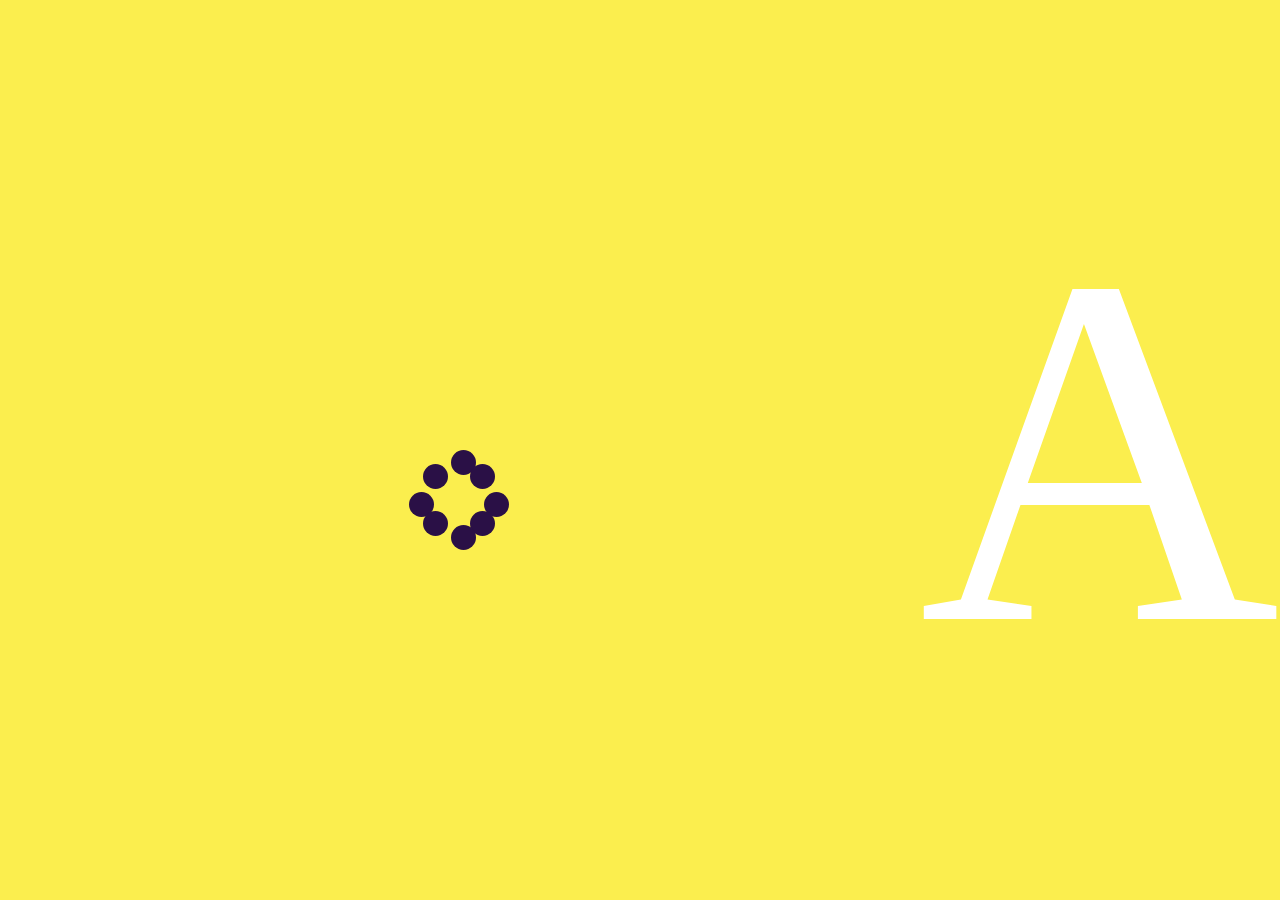
==== index.html @ 9db2bc8c "submit" ====
<html lang="en">

	<head>
		<title></title>
		<meta charset="UTF-8">
		<meta name="viewport" content="width=device-width, initial-scale=1, minimum-scale=1, maximum-scale=1">
		<link rel="stylesheet" type="text/css" href="css/styleret.css" />
		<link rel="stylesheet" type="text/css" href="swiper/swiper.min.css"/>
		<link rel="stylesheet" type="text/css" href="swiper/animate.min.css"/>
		<link rel="stylesheet" type="text/css" href="css/index.css"/>
		<link rel="stylesheet" type="text/css" href="css/load5.css"/>
		<script src="js/adaptive.js" type="text/javascript" charset="utf-8"></script>
		<script src="js/jquery-2.1.0.js" type="text/javascript" charset="utf-8"></script>
	</head>

	<body>
		<div class="loadimg">
			<div class="loadEffect">
		        <span></span>
		        <span></span>
		        <span></span>
		        <span></span>
		        <span></span>
		        <span></span>
		        <span></span>
		        <span></span>
			</div>

			<div class="load_font">A</div>
			<div class="load_font hide">F</div>
			<div class="load_font hide">C</div>
			<div class="load_font hide">C</div>
		</div>
		<div class="index_header clearfix">
			<div class="fl logo">
				<img src="img/logo.png"/>
			</div>
			<ul class="nav fr clearfix index_nav">
				<li class="active">
					<a href="#" >
						<div>首页</div>
						<div class="english">HOME</div>
					</a>
				</li>
				<li>
					<a href="html/introduction.html">
						<div>公司简介</div>
						<div class="english">SYNOPSIS</div>
					</a>
					
				</li>
				<li>
					<a href="html/service.html">
						<div>公司服务</div>
						<div class="english">SERVICES</div>
					</a>
				</li>
				<li>
					<a href="html/anli.html">
						<div>商业案例</div>
						<div class="english">CASE</div>
					</a>
					
				</li>
				<li class="last">
					<a href="index.html#aboutus">
						<div>联系我们</div>
						<div class="english">ABOUT US</div>
					</a>
				</li>
			</ul>
		</div>
		<div class="swiper-container">
			<div class="swiper-wrapper">
				<div class="swiper-slide clearfix">
					<div class="bg yellow fl"></div>
					<div class="bg fl"></div>
					<div class="section1_font">
						<img src="img/afcc.png"/>
						
					</div>
					<div class="section_content">
						<img src="img/shouye-1.png"/>
					</div>
				</div>
				<div class="swiper-slide clearfix">
					<div class="bg fl"></div>
					<div class="bg blue fl"></div>
					<div class="section1_font">
						<img src="img/afcc.png"/>
						
					</div>
					<div class="section_content">
						<img src="img/shouye-2.png"/>
						<div class="ani section2" swiper-animate-effect="fadeInUp" swiper-animate-duration="0.5s" swiper-animate-delay="0.3s">
							<p >视觉传达设计</p>
							<p >Visual communication design</p>
							<a href="html/anli.html#view"><p class="more">more > ></p></a>
						</div>
					</div>
				</div>
				<div class="swiper-slide clearfix">
					<div class="bg yellow fl"></div>
					<div class="bg fl"></div>
					<div class="section1_font">
						<img src="img/afcc.png"/>
					</div>
					<div class="section_content">
						<img src="img/shouye-3.png"/>
						<div class="ani section2" swiper-animate-effect="fadeInUp" swiper-animate-duration="0.5s" swiper-animate-delay="0.3s">
							<p>动画设计以及影视后期制作</p>
							<p>Animation design and film post production</p>
							<a href="html/anli.html#animate"><p class="more" >more > ></p></a>
						</div>
					</div>
				</div>
				<div class="swiper-slide clearfix">
					<div class="bg fl"></div>
					<div class="bg blue fl"></div>
					<div class="section1_font">
						<img src="img/afcc.png"/>
					</div>
					<div class="section_content">
						<img src="img/shouye-4.png"/>
						<div class="ani section2" swiper-animate-effect="fadeInUp" swiper-animate-duration="0.5s" swiper-animate-delay="0.3s">
							<p>信息可视化设计</p>
							<p>Information visualization design</p>
							<a href="html/anli.html#/info"><p class="more">more > ></p></a>
						</div>
					</div>
				</div>
				<div class="swiper-slide">
					<div class="oinput">
						<textarea name="" rows="" cols=""></textarea>
						<div class="more" style="right: 20px;bottom: 20px;border: 1px solid #2a1046;color: #2a1046 !important;">提交</div>
					</div>
					<div class="bottom clearfix">
						<div class="left fl">
							<p>地址：安徽省合肥市经开区文化创意创业园区 </p>
							<p>邮编：230601</p>
							<p> 电话：18019983084何先生   15956967331马小姐</p>
							<p>邮箱：362691372@qq.com</p>
						</div>
						<div class="right fr">
							<p style="font-size: 18px;width: 20px;display: inline-block;">扫码关注</p>
							<img src="img/code.png"/>
						</div>
					</div>
				</div>
			</div>
			<div class="swiper-pagination"></div>
		</div
		
		<script src="js/jquery-2.1.0.js" type="text/javascript" charset="utf-8"></script>
		<script src="swiper/swiper.min.js" type="text/javascript" charset="utf-8"></script>
		<script src="swiper/swiper.animate1.0.2.min.js" type="text/javascript" charset="utf-8"></script>
		<script src="js/index.js" type="text/javascript" charset="utf-8"></script>
		<script type="text/javascript">
//			var imgindex = 0;
//			var iLength = 0; 
//			var loaddiv = $(".loadimg").find(".load_font") || "";
//			var loadlength = $(".loadimg").find(".load_font").length;
//			var timer = setInterval(function(){
//				imgindex++;
//				if(imgindex >=loadlength){
//					imgindex=0;
//				}
//				loaddiv.eq(imgindex).show().siblings("div").hide();
//			},1000);
//			loadImages();
//			function loadImages(){  
//			    var aUrl=["http://www.yijiakeji-china.com/rfcc/img/shouye-4.png","http://www.yijiakeji-china.com/rfcc/img/shouye-2.png","http://www.yijiakeji-china.com/rfcc/img/shouye-3.png","http://www.yijiakeji-china.com/rfcc/img/shouye-1.png"];
//				for(var i=0;i<aUrl.length;i++)
//				{
//					var oImg=new Image();
//					oImg.onload=function()
//					{
//						iLength++;
//						if(iLength==aUrl.length)
//						{
//							clearInterval(timer);
//							$(".loadimg").addClass("fadeOutLeft animated");
//						}
//					};
//					
//					oImg.src=aUrl[i];
//				}
//		
//			}  
    
		</script>
	</body>

</html>
---- css/styleret.css ----
/*@font-face {
	font-family:myFont;
	src: url('../font/MicrosoftYaHeiLight.ttf');
}*/
/* reset */  
body,div,dl,dt,dd,ul,ol,li,h1,h2,h3,h4,h5,h6,pre,code,form,fieldset,legend,textarea,p,blockquote,th,td,input,select,textarea,button {margin:0;padding:0}  /* 初始化标签在所有浏览器中的margin、padding值 */  
fieldset,img {border:0 none}  /* 重置fieldset（表单分组）、图片的边框为0*/  
dl,ul,ol,menu,li {list-style:none}   /* 重置类表前导符号为onne,menu在HTML5中有效 */  
blockquote, q {quotes: none}   /* 重置嵌套引用的引号类型 */  
blockquote:before, blockquote:after,q:before, q:after {content:'';content:none}  /* 重置嵌套引用*/  
input,select,textarea,button {vertical-align:middle}  /* 重置表单控件垂直居中*/  
button {border:0 none;background-color:transparent;cursor:pointer}  /* 重置表单button按钮效果 */  
body {background:#fff}   /* 重置body 页面背景为白色 */  
body,th,td,input,select,textarea,button {font-size:12px;line-height:1 ;font-family:"微软雅黑", "黑体","宋体";color:#666;} /* 重置页面文字属性 */  
a {color:#666;text-decoration:none}  /* 重置链接a标签 */  
a:active, a:hover {text-decoration:none}   /* 重置链接a标签的鼠标滑动效果 */  
address,caption,cite,code,dfn,em,var {font-style:normal;font-weight:normal}  /* 重置样式标签的样式 */  
caption {display:none;}    /* 重置表格标题为隐藏 */  
table {width:100%;border-collapse:collapse;border-spacing:0;table-layout:fixed;}    /* 重置table属性 */  
img{vertical-align:top;}  /* 图片在当前行内的垂直位置 */  
   
/* 页面设置 */  
   
  /* 取消a标签点击后的虚线框 */  
a {outline: none;}    
a:active {star:expression(this.onFocus=this.blur());}  
   
 /* 设置页面文字等在拖动鼠标选中情况下的背景色与文字颜色 */  
/*   
::selection {color: #fff;background-color: #4C6E78;}      
::-moz-selection {color: #fff;background-color: #4C6E78;}   
*/  
  
/*清除浮动*/  
.clear{clear: both;}  
  
/*清除浮动--推荐使用*/  
.clearfix:before,.clearfix:after{content: '';display: table;}  
.clearfix:after{clear: both;}  

.fl{
	float: left;
}
.fr{
	float: right;
}

.hide{
	display: none;
}
.show{
	display: block;
}
---- css/index.css ----
body{
	min-width: 1200px;
}
.loadimg{
	position: fixed;
	width: 100%;
	height: 100%;
	background: #fbee4e;
	z-index: 500;
	display: flex;
	align-items: center;
	justify-content: center;
}

.loadimg .load_font{
	font-size: 500px;
	color: #fff;
	font-family: "微软雅黑";
}
.bg{
	width: 50%;
	height: 100%;
	display: inline-block;
}
.yellow{
	background: #fbee4e;
}
.blue{
	background: #2a1046;
}
.index_header{
	top: 0;
	position: fixed;
	z-index: 100;
	width: 100%;
	height: 62px;
	display: flex;
	align-items: center;
}
.logo{
	z-index: 200;
	margin-left: 65px;
	position: relative;
}

.nav{
	position: absolute;
    right: 65px;
    font-size: 18px;
    color: #aaaaaa;
    z-index: 200;
    letter-spacing: 2px;
}
.nav .active{
	border-bottom: 3px solid #2a1046;
}
.nav .active a{
	color: #2a1046;
	
}
.nav li{
	float: left;
    margin-right: 30px;
    text-align: center;
    cursor: pointer;
    height: 65px;
    display: flex;
    align-items: center;
    
}
.nav li a{
	color: #aaaaaa;
}
.nav li:hover{
	color: #2a1046;
}
.index_nav a:hover,.index_nav .active{
	color: #2a1046 !important;
}
.swiper-container-vertical>.swiper-pagination-bullets .swiper-pagination-bullet{
	margin: 20px;
}

.introduction_nav li:hover{
	color: #fbee4e;
}
.introduction_nav li a:hover{
	color: #fbee4e;
}
.introduction_nav .introactive{
	color: #fbee4e;
	border-bottom: 3px solid #fbee4e;
}
.introduction_nav .introactive a{
	color: #fbee4e;
	
}
.nav li .english{
	font-size: 12px;
}
.nav .last{
	margin-right: 0;
}

.section_content{
	left: 65px;
	right: 65px;
	top: 65px;
	bottom: 65px;
	position: absolute;
}


.section_content img{
	width: 100%;
	height: 100%;
	position: absolute;
}
.section_content .section2{
	top: 29%;
	left: .2rem;
	line-height: 70px;
	position: absolute;
}
.section_content p{
	font-size: 35px;
	color: #fff;
}
.section_content .section2_p1{
	top: 27%;
	left: .2rem;
}
.section_content .section2_p2{
	top: 40%;
	left: .2rem;
}
.section_content .section2_p3{
	top: 55%;
	left: .2rem;
}
.section1_font{
	position: absolute;
	top: 45%;
	left: 10px;
}
.more{
	width: .7rem;
	height: .18rem;
	border: 2px solid #fff;
	font-size: .12rem !important;
	text-align: center;
	line-height: .16rem;
	color: #fff !important;
	position: absolute;
	cursor: pointer;
	margin-top: .15rem;
}
.bottom{
	padding: 25px 10%;
	position: absolute;
	bottom: 0;
	background: #fbee4e;
	width: 80%;
	height: 130px;
}

.oinput{
	position: absolute;
    width: 80%;
    height: 350px;
    left: 10%;
    bottom: 200px;
    border: 1px solid #2a1046;
}
.oinput textarea{
	width: 100%;
	font-size: 16px;
	height: 300px;
	text-indent: 20px;
	border: none;
	outline: none;
	
}
@media screen and (max-height: 600px) {
    .oinput {
        height: 280px;
    }
    .oinput textarea{
    	height: 240px;
    }
}
.bottom .left{
	display: inline-block;
}
.bottom .left p{
	line-height: 35px;
    font-size: 18px;
    color: #000;
	
}
.bottom .right{
	display: flex;
	align-items: center;
	margin-top: 15px;
}
.bottom .right img{
	width: 120px;
	
}
.swiper-pagination-bullet{
	width: 15px;
    height: 15px;
}
.swiper-pagination-bullet{
	background: #ddd !important;
}

.swiper-pagination-bullet-active{
	background: #faec5c !important;
}
.qidai{
	font-family: "微软雅黑";
	font-weight: bold;
}
.fenleilist{
	
}
.fenleilist li{
	float: left;
	width: 100%;
	margin: 30px 0;
}
.fenleilist li img{
	width: 100%;
}
.introduction_content{
	margin: 120px 65px 100px 65px;
	
}
.introduction_content p,.introduction_content h1{
	color: #2a1046;
}
.header{
	margin-top: 50px;
	text-align: center;
}
.header .title{
	font-size: 30px;
	line-height: 50px;
}
.header .english{
	font-size: 22px;
}
.header .yellow_line{
	width: 160px;
	height: 2px;
	background: #fbee4e;
	margin: 0 auto;
}
.introduction_content .content{
	margin: 50px 80px 50px 80px;
}
.contents{
	text-align: center;
	width: 700px;
	margin: 50px auto !important;
}
.down_head .icon{
	width: 100px;
}
.hetong{
	width: 150px;
	height: 40px;
	border-radius: 20px;
	line-height: 40px;
	border: 1px solid #292ef9;
	margin: 0 auto;
	font-size: 16px;
	color: #292ef9;
	
}
#viewhetong{
	position: absolute;
    bottom: 0;
    left: 50%;
    transform: translate(-50%);
}
.down_mid{
	height: 229px;
    overflow: hidden;
    position: relative;
}
.down_mid .mid_title{
	font-size: 30px !important;
	font-family: "微软雅黑";
	font-weight: bold;
	color: #000000;
	margin-top: 30px;
}
.down_mid .mid_info{
	font-size: 16px;
	text-align: left;
	line-height: 25px;
	margin-top: 40px;
}
.down_head .hetong img{
	width: 20px;
	vertical-align: middle;
}
.introduction_content .content p{
	font-size: 22px !important;
	line-height: 35px;
}

.services_content{
	left: 65px;
	right: 65px;
	top: 65px;
	bottom: 65px;
	position: fixed;
}
.services_content .content{
	margin: 65px;
}
.services_content .content p{
	font-size:20px ;
	line-height: 35px;
	color: #2a1046;
}
---- css/load5.css ----
.loadEffect{
            width: 100px;
            height: 100px;
            position: relative;
            margin: 0 auto;
            margin-top:100px;
             /*-webkit-animation: rotating 1.04s linear infinite;*/
        }
        .loadEffect span{
            display: inline-block;
            width: 25px;
            height: 25px;
            border-radius: 50%;
            background: #2A1046;
            position: absolute;
           
        }
        @-webkit-keyframes rotating{
            from{transform:rotate(0)}
					to{transform:rotate(360deg)}
						
        }
        @keyframes rotating{
					from{transform:rotate(0)}
					to{transform:rotate(360deg)}
					}
        .loadEffect span:nth-child(1){
            left: 0;
            top: 50%;
            margin-top:-8px;
            -webkit-animation-delay:0.13s;
        }
        .loadEffect span:nth-child(2){
            left: 14px;
            top: 14px;
            -webkit-animation-delay:0.26s;
        }
        .loadEffect span:nth-child(3){
            left: 50%;
            top: 0;
            margin-left: -8px;
            -webkit-animation-delay:0.39s;
        }
        .loadEffect span:nth-child(4){
            top: 14px;
            right:14px;
            -webkit-animation-delay:0.52s;
        }
        .loadEffect span:nth-child(5){
            right: 0;
            top: 50%;
            margin-top:-8px;
            -webkit-animation-delay:0.65s;
        }
        .loadEffect span:nth-child(6){
            right: 14px;
            bottom:14px;
            -webkit-animation-delay:0.78s;
        }
        .loadEffect span:nth-child(7){
            bottom: 0;
            left: 50%;
            margin-left: -8px;
            -webkit-animation-delay:0.91s;
        }
        .loadEffect span:nth-child(8){
            bottom: 14px;
            left: 14px;
            -webkit-animation-delay:1.04s;
        }
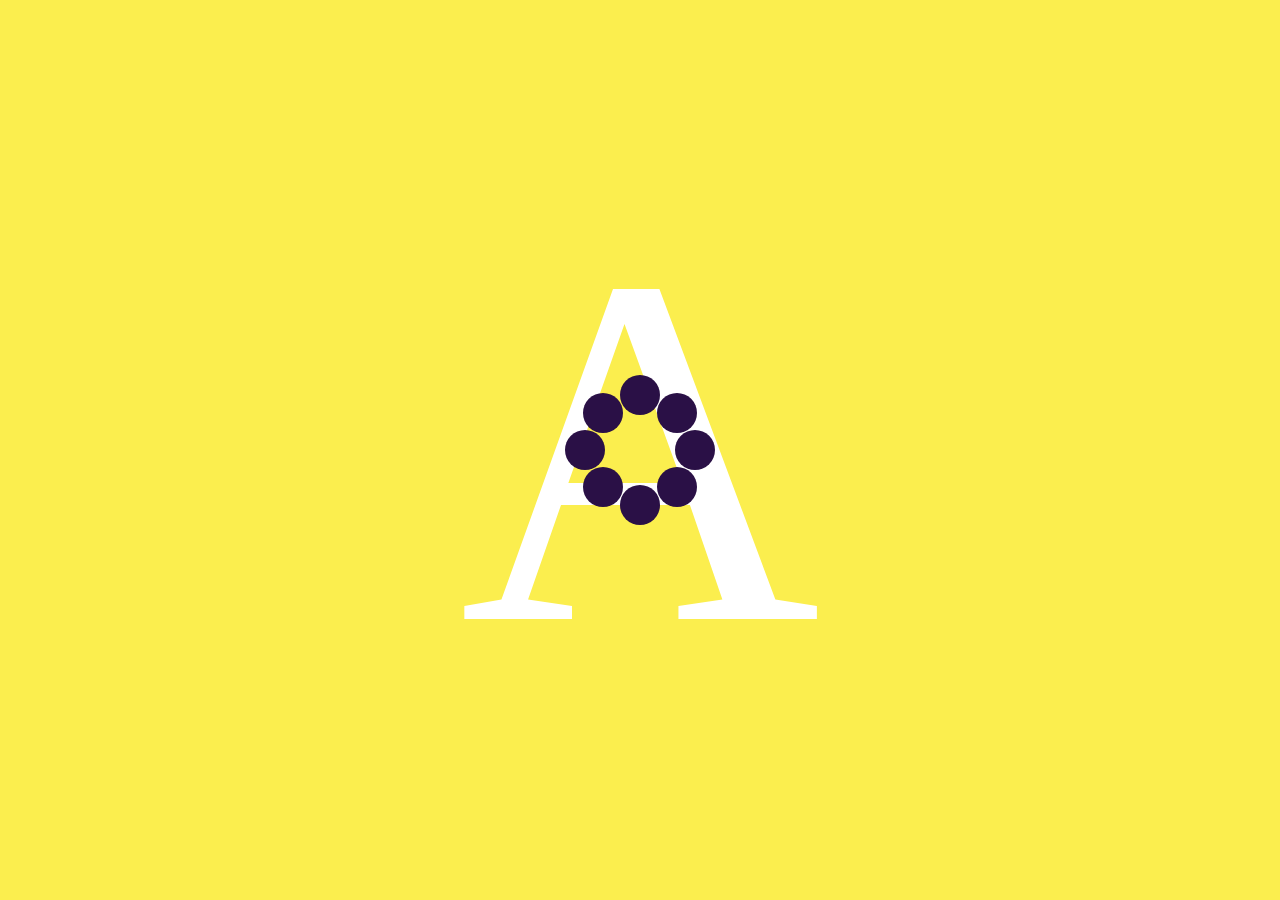
==== commit cf9c523b: "submit" ====
--- a/index.html
+++ b/index.html
@@ -1,194 +1,194 @@
-<html lang="en">
-
-	<head>
-		<title></title>
-		<meta charset="UTF-8">
-		<meta name="viewport" content="width=device-width, initial-scale=1, minimum-scale=1, maximum-scale=1">
-		<link rel="stylesheet" type="text/css" href="css/styleret.css" />
-		<link rel="stylesheet" type="text/css" href="swiper/swiper.min.css"/>
-		<link rel="stylesheet" type="text/css" href="swiper/animate.min.css"/>
-		<link rel="stylesheet" type="text/css" href="css/index.css"/>
-		<link rel="stylesheet" type="text/css" href="css/load5.css"/>
-		<script src="js/adaptive.js" type="text/javascript" charset="utf-8"></script>
-		<script src="js/jquery-2.1.0.js" type="text/javascript" charset="utf-8"></script>
-	</head>
-
-	<body>
-		<div class="loadimg">
-			<div class="loadEffect">
-		        <span></span>
-		        <span></span>
-		        <span></span>
-		        <span></span>
-		        <span></span>
-		        <span></span>
-		        <span></span>
-		        <span></span>
-			</div>
-
-			<div class="load_font">A</div>
-			<div class="load_font hide">F</div>
-			<div class="load_font hide">C</div>
-			<div class="load_font hide">C</div>
-		</div>
-		<div class="index_header clearfix">
-			<div class="fl logo">
-				<img src="img/logo.png"/>
-			</div>
-			<ul class="nav fr clearfix index_nav">
-				<li class="active">
-					<a href="#" >
-						<div>首页</div>
-						<div class="english">HOME</div>
-					</a>
-				</li>
-				<li>
-					<a href="html/introduction.html">
-						<div>公司简介</div>
-						<div class="english">SYNOPSIS</div>
-					</a>
-					
-				</li>
-				<li>
-					<a href="html/service.html">
-						<div>公司服务</div>
-						<div class="english">SERVICES</div>
-					</a>
-				</li>
-				<li>
-					<a href="html/anli.html">
-						<div>商业案例</div>
-						<div class="english">CASE</div>
-					</a>
-					
-				</li>
-				<li class="last">
-					<a href="index.html#aboutus">
-						<div>联系我们</div>
-						<div class="english">ABOUT US</div>
-					</a>
-				</li>
-			</ul>
-		</div>
-		<div class="swiper-container">
-			<div class="swiper-wrapper">
-				<div class="swiper-slide clearfix">
-					<div class="bg yellow fl"></div>
-					<div class="bg fl"></div>
-					<div class="section1_font">
-						<img src="img/afcc.png"/>
-						
-					</div>
-					<div class="section_content">
-						<img src="img/shouye-1.png"/>
-					</div>
-				</div>
-				<div class="swiper-slide clearfix">
-					<div class="bg fl"></div>
-					<div class="bg blue fl"></div>
-					<div class="section1_font">
-						<img src="img/afcc.png"/>
-						
-					</div>
-					<div class="section_content">
-						<img src="img/shouye-2.png"/>
-						<div class="ani section2" swiper-animate-effect="fadeInUp" swiper-animate-duration="0.5s" swiper-animate-delay="0.3s">
-							<p >视觉传达设计</p>
-							<p >Visual communication design</p>
-							<a href="html/anli.html#view"><p class="more">more > ></p></a>
-						</div>
-					</div>
-				</div>
-				<div class="swiper-slide clearfix">
-					<div class="bg yellow fl"></div>
-					<div class="bg fl"></div>
-					<div class="section1_font">
-						<img src="img/afcc.png"/>
-					</div>
-					<div class="section_content">
-						<img src="img/shouye-3.png"/>
-						<div class="ani section2" swiper-animate-effect="fadeInUp" swiper-animate-duration="0.5s" swiper-animate-delay="0.3s">
-							<p>动画设计以及影视后期制作</p>
-							<p>Animation design and film post production</p>
-							<a href="html/anli.html#animate"><p class="more" >more > ></p></a>
-						</div>
-					</div>
-				</div>
-				<div class="swiper-slide clearfix">
-					<div class="bg fl"></div>
-					<div class="bg blue fl"></div>
-					<div class="section1_font">
-						<img src="img/afcc.png"/>
-					</div>
-					<div class="section_content">
-						<img src="img/shouye-4.png"/>
-						<div class="ani section2" swiper-animate-effect="fadeInUp" swiper-animate-duration="0.5s" swiper-animate-delay="0.3s">
-							<p>信息可视化设计</p>
-							<p>Information visualization design</p>
-							<a href="html/anli.html#/info"><p class="more">more > ></p></a>
-						</div>
-					</div>
-				</div>
-				<div class="swiper-slide">
-					<div class="oinput">
-						<textarea name="" rows="" cols=""></textarea>
-						<div class="more" style="right: 20px;bottom: 20px;border: 1px solid #2a1046;color: #2a1046 !important;">提交</div>
-					</div>
-					<div class="bottom clearfix">
-						<div class="left fl">
-							<p>地址：安徽省合肥市经开区文化创意创业园区 </p>
-							<p>邮编：230601</p>
-							<p> 电话：18019983084何先生   15956967331马小姐</p>
-							<p>邮箱：362691372@qq.com</p>
-						</div>
-						<div class="right fr">
-							<p style="font-size: 18px;width: 20px;display: inline-block;">扫码关注</p>
-							<img src="img/code.png"/>
-						</div>
-					</div>
-				</div>
-			</div>
-			<div class="swiper-pagination"></div>
-		</div
-		
-		<script src="js/jquery-2.1.0.js" type="text/javascript" charset="utf-8"></script>
-		<script src="swiper/swiper.min.js" type="text/javascript" charset="utf-8"></script>
-		<script src="swiper/swiper.animate1.0.2.min.js" type="text/javascript" charset="utf-8"></script>
-		<script src="js/index.js" type="text/javascript" charset="utf-8"></script>
-		<script type="text/javascript">
-//			var imgindex = 0;
-//			var iLength = 0; 
-//			var loaddiv = $(".loadimg").find(".load_font") || "";
-//			var loadlength = $(".loadimg").find(".load_font").length;
-//			var timer = setInterval(function(){
-//				imgindex++;
-//				if(imgindex >=loadlength){
-//					imgindex=0;
-//				}
-//				loaddiv.eq(imgindex).show().siblings("div").hide();
-//			},1000);
-//			loadImages();
-//			function loadImages(){  
-//			    var aUrl=["http://www.yijiakeji-china.com/rfcc/img/shouye-4.png","http://www.yijiakeji-china.com/rfcc/img/shouye-2.png","http://www.yijiakeji-china.com/rfcc/img/shouye-3.png","http://www.yijiakeji-china.com/rfcc/img/shouye-1.png"];
-//				for(var i=0;i<aUrl.length;i++)
-//				{
-//					var oImg=new Image();
-//					oImg.onload=function()
-//					{
-//						iLength++;
-//						if(iLength==aUrl.length)
-//						{
-//							clearInterval(timer);
-//							$(".loadimg").addClass("fadeOutLeft animated");
-//						}
-//					};
-//					
-//					oImg.src=aUrl[i];
-//				}
-//		
-//			}  
-    
-		</script>
-	</body>
-
+<html lang="en">
+
+	<head>
+		<title></title>
+		<meta charset="UTF-8">
+		<meta name="viewport" content="width=device-width, initial-scale=1, minimum-scale=1, maximum-scale=1">
+		<link rel="stylesheet" type="text/css" href="css/styleret.css" />
+		<link rel="stylesheet" type="text/css" href="swiper/swiper.min.css"/>
+		<link rel="stylesheet" type="text/css" href="swiper/animate.min.css"/>
+		<link rel="stylesheet" type="text/css" href="css/index.css"/>
+		<link rel="stylesheet" type="text/css" href="css/load5.css"/>
+		<script src="js/adaptive.js" type="text/javascript" charset="utf-8"></script>
+		<script src="js/jquery-2.1.0.js" type="text/javascript" charset="utf-8"></script>
+	</head>
+
+	<body>
+		<div class="loadimg">
+			<div class="loadEffect">
+		        <span></span>
+		        <span></span>
+		        <span></span>
+		        <span></span>
+		        <span></span>
+		        <span></span>
+		        <span></span>
+		        <span></span>
+			</div>
+
+			<div class="load_font">A</div>
+			<div class="load_font hide">F</div>
+			<div class="load_font hide">C</div>
+			<div class="load_font hide">C</div>
+		</div>
+		<div class="index_header clearfix">
+			<div class="fl logo">
+				<img src="img/logo.png"/>
+			</div>
+			<ul class="nav fr clearfix index_nav" id="indexnav">
+				<li class="active" id="active">
+					<a href="#" >
+						<div>首页</div>
+						<div class="english">HOME</div>
+					</a>
+				</li>
+				<li>
+					<a href="html/introduction.html">
+						<div>公司简介</div>
+						<div class="english">SYNOPSIS</div>
+					</a>
+					
+				</li>
+				<li>
+					<a href="html/service.html">
+						<div>公司服务</div>
+						<div class="english">SERVICES</div>
+					</a>
+				</li>
+				<li>
+					<a href="html/anli.html">
+						<div>商业案例</div>
+						<div class="english">CASE</div>
+					</a>
+					
+				</li>
+				<li class="last">
+					<a href="index.html#aboutus">
+						<div>联系我们</div>
+						<div class="english">ABOUT US</div>
+					</a>
+				</li>
+			</ul>
+		</div>
+		<div class="swiper-container">
+			<div class="swiper-wrapper">
+				<div class="swiper-slide clearfix">
+					<div class="bg yellow fl"></div>
+					<div class="bg fl"></div>
+					<div class="section1_font">
+						<img src="img/afcc.png"/>
+						
+					</div>
+					<div class="section_content">
+						<img src="img/shouye-1.png"/>
+					</div>
+				</div>
+				<div class="swiper-slide clearfix">
+					<div class="bg fl"></div>
+					<div class="bg blue fl"></div>
+					<div class="section1_font">
+						<img src="img/afcc.png"/>
+						
+					</div>
+					<div class="section_content">
+						<img src="img/shouye-2.png"/>
+						<div class="ani section2" swiper-animate-effect="fadeInUp" swiper-animate-duration="0.5s" swiper-animate-delay="0.3s">
+							<p >视觉传达设计</p>
+							<p >Visual communication design</p>
+							<a href="html/anli.html#view"><p class="more">more > ></p></a>
+						</div>
+					</div>
+				</div>
+				<div class="swiper-slide clearfix">
+					<div class="bg yellow fl"></div>
+					<div class="bg fl"></div>
+					<div class="section1_font">
+						<img src="img/afcc.png"/>
+					</div>
+					<div class="section_content">
+						<img src="img/shouye-3.png"/>
+						<div class="ani section2" swiper-animate-effect="fadeInUp" swiper-animate-duration="0.5s" swiper-animate-delay="0.3s">
+							<p>动画设计以及影视后期制作</p>
+							<p>Animation design and film post production</p>
+							<a href="html/anli.html#animate"><p class="more" >more > ></p></a>
+						</div>
+					</div>
+				</div>
+				<div class="swiper-slide clearfix">
+					<div class="bg fl"></div>
+					<div class="bg blue fl"></div>
+					<div class="section1_font">
+						<img src="img/afcc.png"/>
+					</div>
+					<div class="section_content">
+						<img src="img/shouye-4.png"/>
+						<div class="ani section2" swiper-animate-effect="fadeInUp" swiper-animate-duration="0.5s" swiper-animate-delay="0.3s">
+							<p>信息可视化设计</p>
+							<p>Information visualization design</p>
+							<a href="html/anli.html#/info"><p class="more">more > ></p></a>
+						</div>
+					</div>
+				</div>
+				<div class="swiper-slide">
+					<div class="oinput">
+						<textarea name="" rows="" cols=""></textarea>
+						<div class="more" style="right: 20px;bottom: 20px;border: 1px solid #2a1046;color: #2a1046 !important;">提交</div>
+					</div>
+					<div class="bottom clearfix">
+						<div class="left fl">
+							<p>地址：安徽省合肥市经开区文化创意创业园区 </p>
+							<p>邮编：230601</p>
+							<p> 电话：18019983084何先生   15956967331马小姐</p>
+							<p>邮箱：362691372@qq.com</p>
+						</div>
+						<div class="right fr">
+							<p style="font-size: 18px;width: 20px;display: inline-block;">扫码关注</p>
+							<img src="img/code.png"/>
+						</div>
+					</div>
+				</div>
+			</div>
+			<div class="swiper-pagination"></div>
+		</div
+		
+		<script src="js/jquery-2.1.0.js" type="text/javascript" charset="utf-8"></script>
+		<script src="swiper/swiper.min.js" type="text/javascript" charset="utf-8"></script>
+		<script src="swiper/swiper.animate1.0.2.min.js" type="text/javascript" charset="utf-8"></script>
+		<script src="js/index.js" type="text/javascript" charset="utf-8"></script>
+		<script type="text/javascript">
+			var imgindex = 0;
+			var iLength = 0; 
+			var loaddiv = $(".loadimg").find(".load_font") || "";
+			var loadlength = $(".loadimg").find(".load_font").length;
+			var timer = setInterval(function(){
+				imgindex++;
+				if(imgindex >=loadlength){
+					imgindex=0;
+				}
+				loaddiv.eq(imgindex).show().siblings(".load_font").hide();
+			},1000);
+			loadImages();
+			function loadImages(){  
+			    var aUrl=["http://www.yijiakeji-china.com/rfcc/img/shouye-4.png","http://www.yijiakeji-china.com/rfcc/img/shouye-2.png","http://www.yijiakeji-china.com/rfcc/img/shouye-3.png","http://www.yijiakeji-china.com/rfcc/img/shouye-1.png"];
+				for(var i=0;i<aUrl.length;i++)
+				{
+					var oImg=new Image();
+					oImg.onload=function()
+					{
+						iLength++;
+						if(iLength==aUrl.length)
+						{
+							clearInterval(timer);
+							$(".loadimg").addClass("fadeOutLeft animated");
+						}
+					};
+					
+					oImg.src=aUrl[i];
+				}
+		
+			}  
+    
+		</script>
+	</body>
+
 </html>--- a/css/index.css
+++ b/css/index.css
@@ -71,11 +71,12 @@
 .nav li a{
 	color: #aaaaaa;
 }
-.nav li:hover{
+
+.index_nav a:hover{
+	color: #2a1046 ;
+}
+.index_nav .active{
 	color: #2a1046;
-}
-.index_nav a:hover,.index_nav .active{
-	color: #2a1046 !important;
 }
 .swiper-container-vertical>.swiper-pagination-bullets .swiper-pagination-bullet{
 	margin: 20px;
@@ -243,6 +244,7 @@
 .header{
 	margin-top: 50px;
 	text-align: center;
+	color: #2A1046;
 }
 .header .title{
 	font-size: 30px;
--- a/css/load5.css
+++ b/css/load5.css
@@ -1,70 +1,63 @@
-.loadEffect{
-            width: 100px;
-            height: 100px;
-            position: relative;
-            margin: 0 auto;
-            margin-top:100px;
-             /*-webkit-animation: rotating 1.04s linear infinite;*/
-        }
-        .loadEffect span{
-            display: inline-block;
-            width: 25px;
-            height: 25px;
-            border-radius: 50%;
-            background: #2A1046;
-            position: absolute;
-           
-        }
-        @-webkit-keyframes rotating{
-            from{transform:rotate(0)}
-					to{transform:rotate(360deg)}
-						
-        }
-        @keyframes rotating{
-					from{transform:rotate(0)}
-					to{transform:rotate(360deg)}
-					}
-        .loadEffect span:nth-child(1){
-            left: 0;
-            top: 50%;
-            margin-top:-8px;
-            -webkit-animation-delay:0.13s;
-        }
-        .loadEffect span:nth-child(2){
-            left: 14px;
-            top: 14px;
-            -webkit-animation-delay:0.26s;
-        }
-        .loadEffect span:nth-child(3){
-            left: 50%;
-            top: 0;
-            margin-left: -8px;
-            -webkit-animation-delay:0.39s;
-        }
-        .loadEffect span:nth-child(4){
-            top: 14px;
-            right:14px;
-            -webkit-animation-delay:0.52s;
-        }
-        .loadEffect span:nth-child(5){
-            right: 0;
-            top: 50%;
-            margin-top:-8px;
-            -webkit-animation-delay:0.65s;
-        }
-        .loadEffect span:nth-child(6){
-            right: 14px;
-            bottom:14px;
-            -webkit-animation-delay:0.78s;
-        }
-        .loadEffect span:nth-child(7){
-            bottom: 0;
-            left: 50%;
-            margin-left: -8px;
-            -webkit-animation-delay:0.91s;
-        }
-        .loadEffect span:nth-child(8){
-            bottom: 14px;
-            left: 14px;
-            -webkit-animation-delay:1.04s;
+.loadEffect{
+            width: 150px;
+            height: 150px;
+            position: absolute;
+            margin: 0 auto;
+            display: inline-block;
+            -webkit-animation: rotating 2s linear infinite;
+            animation: rotating 2s linear infinite;
+        }
+        .loadEffect span{
+            display: inline-block;
+            width: 40px;
+            height: 40px;
+            border-radius: 50%;
+            background: #2A1046;
+            position: absolute;
+           
+        }
+        @-webkit-keyframes rotating{
+            from{transform:rotate(0)}
+					to{transform:rotate(360deg)}
+						
+        }
+        @keyframes rotating{
+					from{transform:rotate(0)}
+					to{transform:rotate(360deg)}
+					}
+        .loadEffect span:nth-child(1){
+            left: 0;
+            top: 50%;
+            transform: translateY(-50%);
+        }
+        .loadEffect span:nth-child(2){
+            left: 18px;
+            top: 18px;
+        }
+        .loadEffect span:nth-child(3){
+            left: 50%;
+            top: 0;
+            transform: translateX(-50%);
+        }
+        .loadEffect span:nth-child(4){
+            top: 18px;
+            right:18px;
+        }
+        .loadEffect span:nth-child(5){
+            right: 0;
+            top: 50%;
+            transform: translateY(-50%);
+        }
+        .loadEffect span:nth-child(6){
+            right: 18px;
+            bottom:18px;
+        }
+        .loadEffect span:nth-child(7){
+            bottom: 0;
+            left: 50%;
+            transform: translateX(-50%);
+        }
+        .loadEffect span:nth-child(8){
+            bottom: 18px;
+            left: 18px;
         }